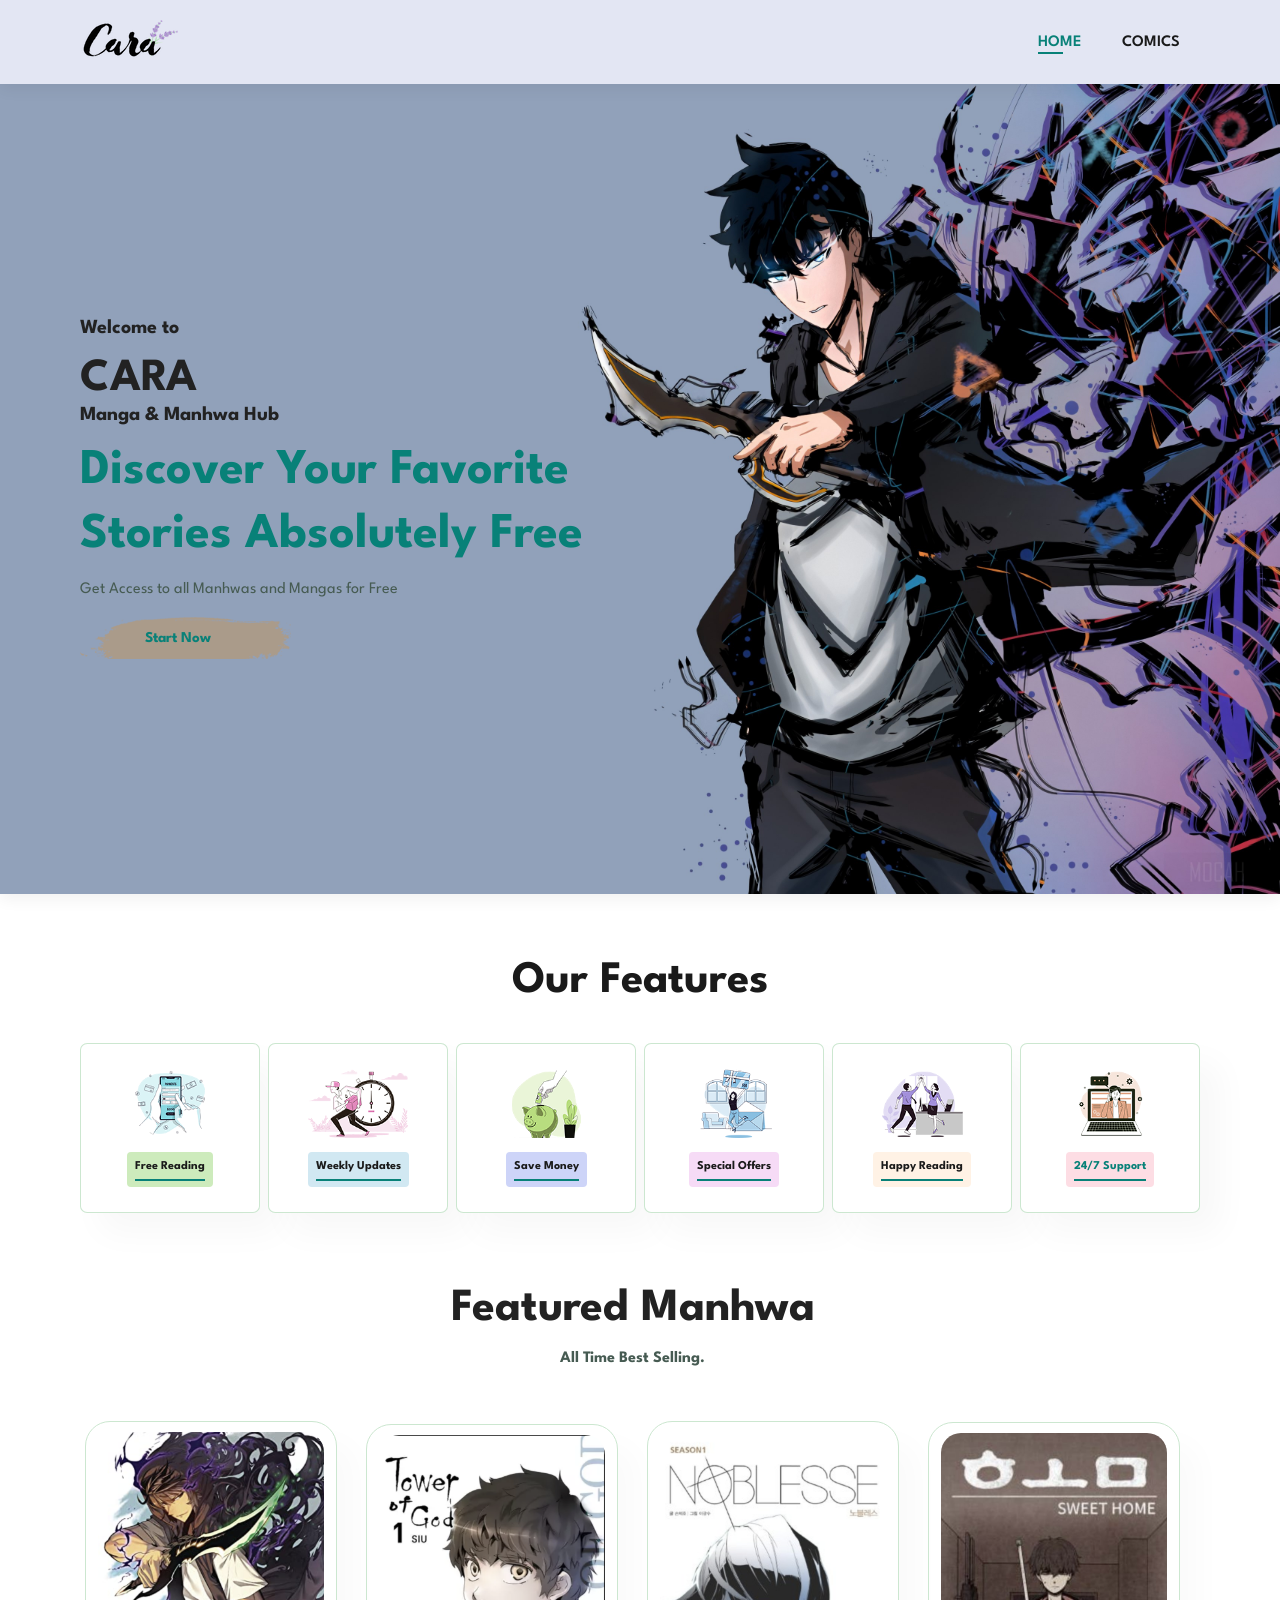
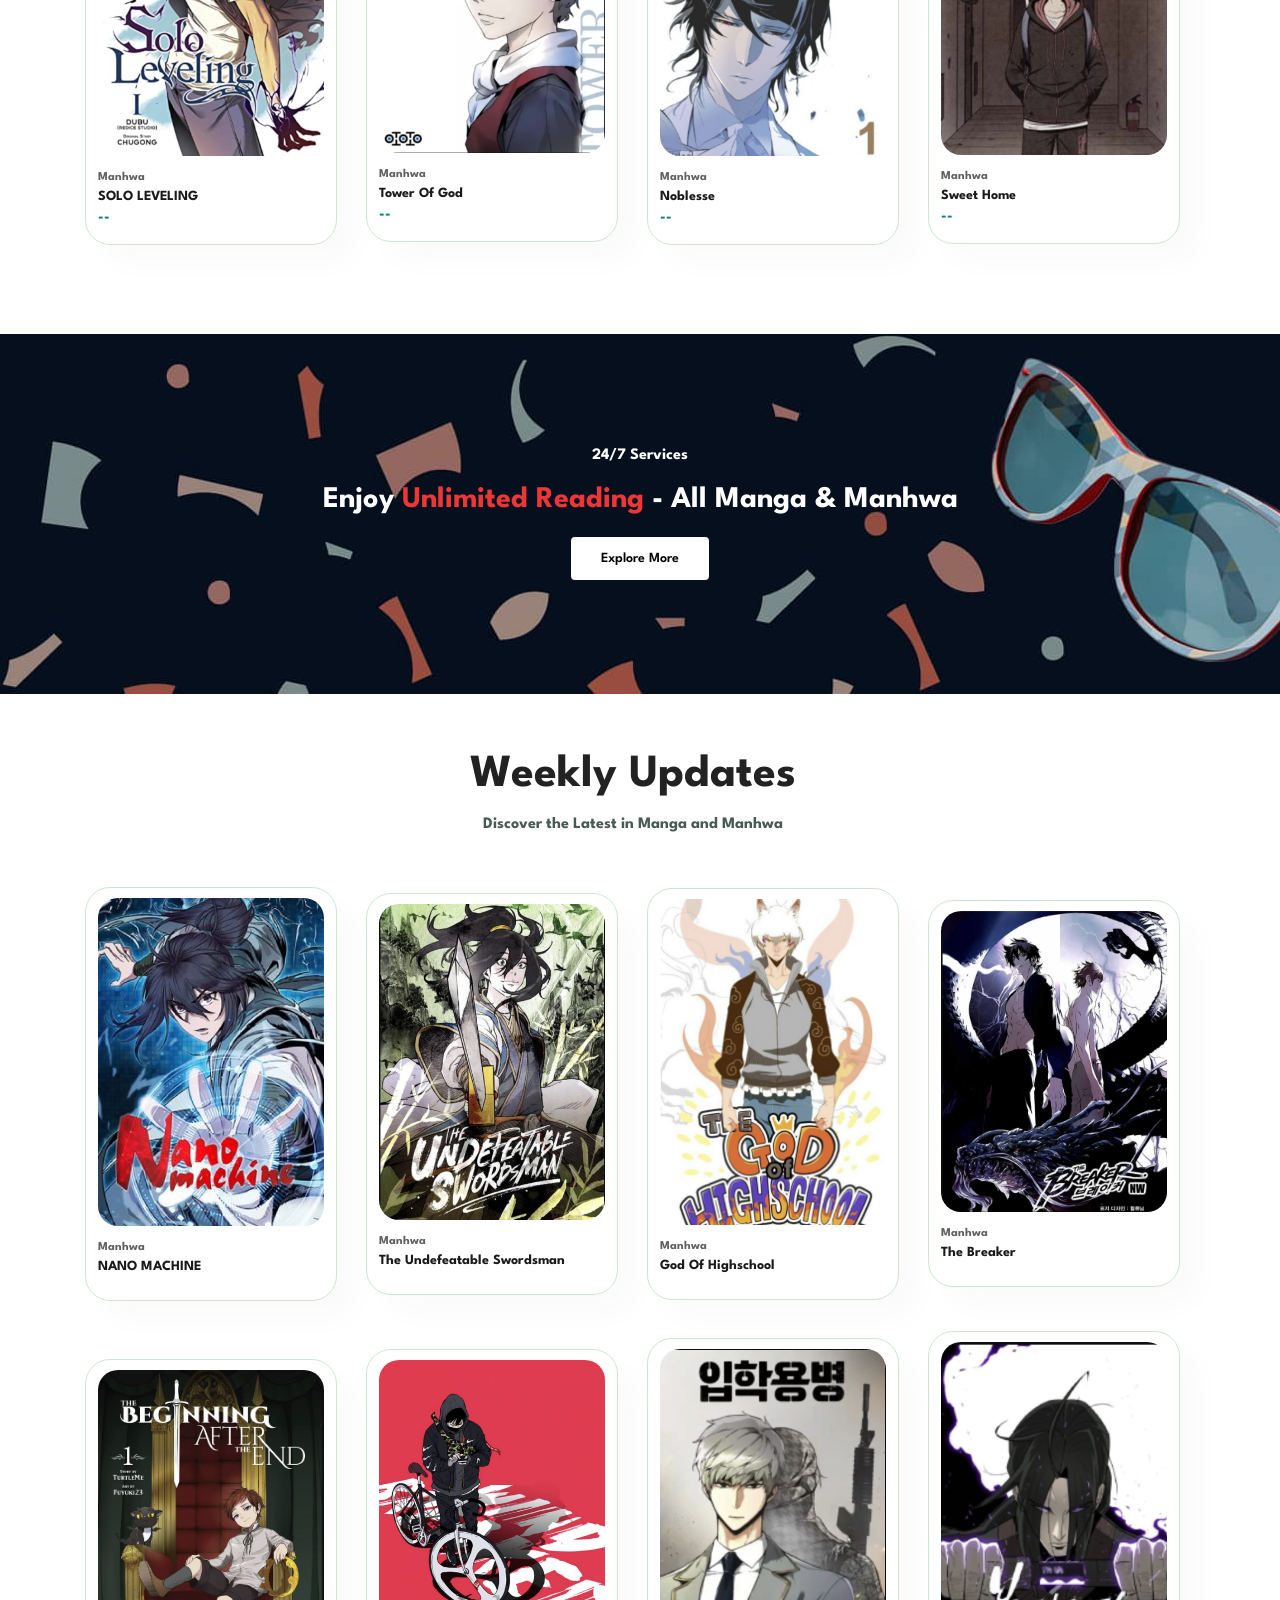
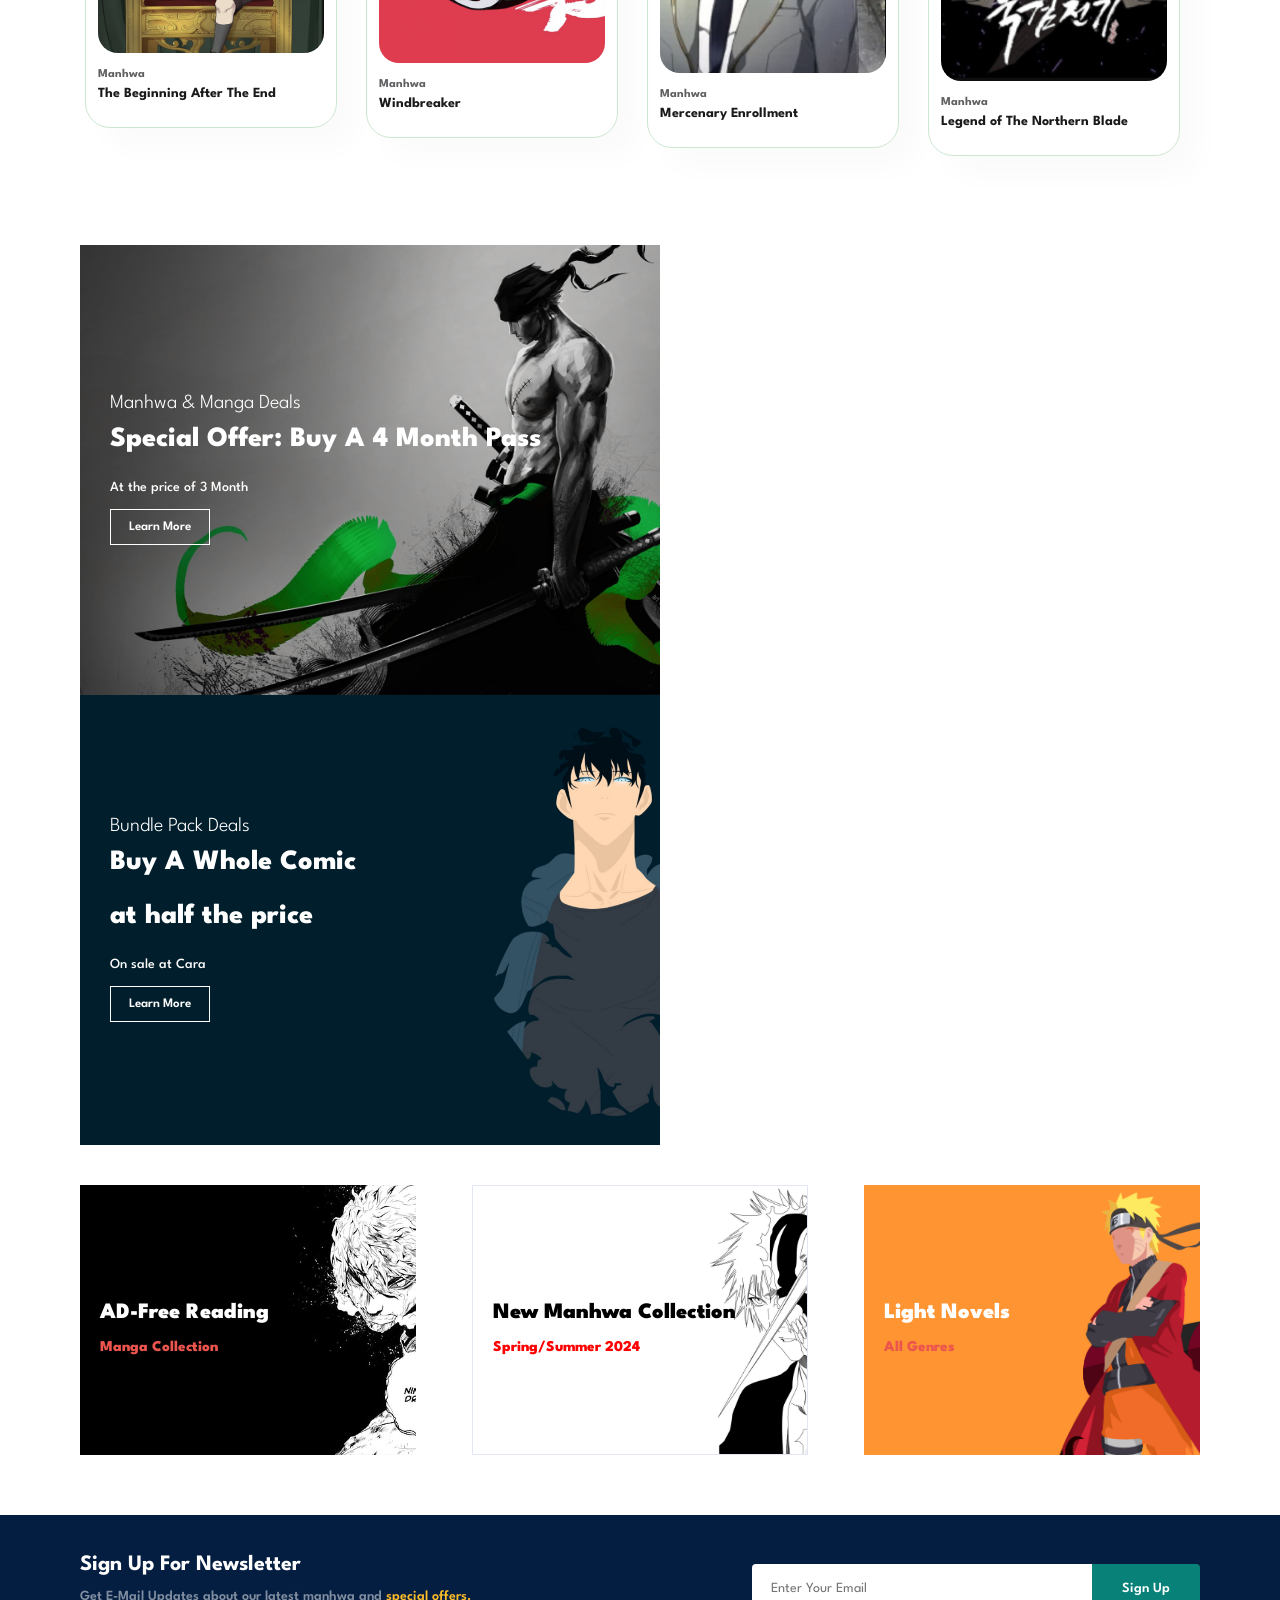
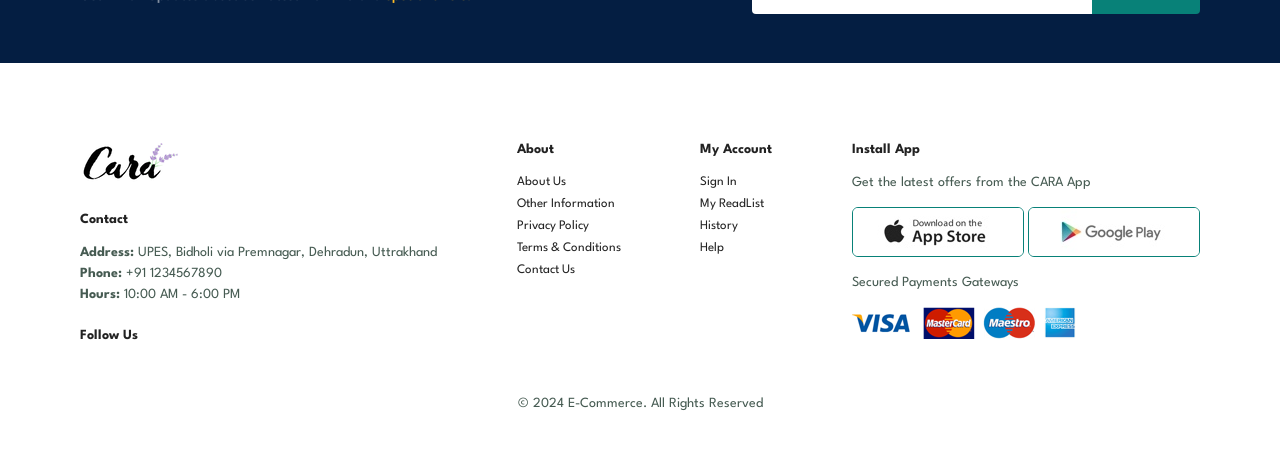
==== index.html @ 5ba84335 "Initial Commit" ====
<!DOCTYPE html>
<html lang="en">
<head>
    <meta charset="UTF-8">
    <meta http-equiv="X-UA-Compatible" content="IE=edge">
    <meta name="viewport" content="width=device-width, initial-scale=1.0">
    <title>E-COMMERCE</title>
    <link href='https://unpkg.com/boxicons@2.1.4/css/boxicons.min.css' rel='stylesheet'>
    <link rel="stylesheet" href="styles.css">
</head>

<body>
    <section id="header">
        <a href="#"><img src="img/logo.png" class="logo" alt="E-COMMERCE"></a>
        <div>
            <ul id="navbar">
                <li><a class="active" href="index.html">HOME</a></li>
                <li><a href="MANHWA.html">COMICS</a></li>
                <a href="#" id="close"><i class="far fa-times"></i></a>
            </ul>
        </div>
    </section>
    
    <section id="hero">
        <h4> Welcome to </h4>
        <h2> CARA </h2>
        <h4> Manga & Manhwa Hub </h4>
        <h1> Discover Your Favorite  </h1> 
        <h1> Stories Absolutely Free </h1>
        <p> Get Access to all Manhwas and Mangas for Free </p>
        <button> Start Now </button>
    </section>

    <section id="feature" class="section-p1">
        <h2>Our Features</h2>
        <div class="fe-box">
            <img src="img/features/f1.png" alt="">
            <h6>Free Reading</h6>
        </div>
        <div class="fe-box">
            <img src="img/features/f2.png" alt="">
            <h6>Weekly Updates</h6>
        </div>
        <div class="fe-box">
            <img src="img/features/f3.png" alt="">
            <h6>Save Money</h6>
        </div>
        <div class="fe-box">
            <img src="img/features/f4.png" alt="">
            <h6>Special Offers</h6>
        </div>
        <div class="fe-box">
            <img src="img/features/f5.png" alt="">
            <h6>Happy Reading</h6>
        </div>
        <div class="fe-box">
            <img src="img/features/f6.png" alt="">
            <h6>24/7 Support</h6>
        </div>
        
    </section>

    <section id="product1" class="section-p1">
        <h2>Featured Manhwa</h2>
        <p>All Time Best Selling.</p>

        <div class="pro-container">
            <div class="pro">
                <img src="img/products/solo.png" alt="">
                <div class="des">
                    <span>Manhwa</span>
                    <h5> SOLO LEVELING </h5>
                    <div class="star">
                        <i class="fas fa-star"></i>
                        <i class="fas fa-star"></i>
                        <i class="fas fa-star"></i>
                        <i class="fas fa-star"></i>
                        <i class="fas fa-star"></i>
                    </div>
                    <h4> -- </h4>
                </div>
            </div>
            <div class="pro">
                <img src="img/products/tower of god.png" alt="">
                <div class="des">
                    <span>Manhwa</span>
                    <h5> Tower Of God </h5>
                    <div class="star">
                        <i class="fas fa-star"></i>
                        <i class="fas fa-star"></i>
                        <i class="fas fa-star"></i>
                        <i class="fas fa-star"></i>
                        <i class="fas fa-star"></i>
                    </div>
                    <h4> -- </h4>
                </div>
            </div>
            <div class="pro">
                <img src="img/products/noblesse.png" alt="">
                <div class="des">
                    <span>Manhwa</span>
                    <h5> Noblesse </h5>
                    <div class="star">
                        <i class="fas fa-star"></i>
                        <i class="fas fa-star"></i>
                        <i class="fas fa-star"></i>
                        <i class="fas fa-star"></i>
                        <i class="fas fa-star"></i>
                    </div>
                    <h4> -- </h4>
                </div>
            </div>
            <div class="pro">
                <img src="img/products/sweet home.png" alt="">
                <div class="des">
                    <span>Manhwa</span>
                    <h5> Sweet Home </h5>
                    <div class="star">
                        <i class="fas fa-star"></i>
                        <i class="fas fa-star"></i>
                        <i class="fas fa-star"></i>
                        <i class="fas fa-star"></i>
                        <i class="fas fa-star"></i>
                    </div>
                    <h4> -- </h4>
                </div>
            </div>
        </div>
    </section>

    <section id="banner" class="section-m1">
        <h4> 24/7 Services</h4>
        <h2> Enjoy <span>Unlimited Reading</span> - All Manga & Manhwa </h2>
        <button class="normal">Explore More</button>
    </section>

    <section id="product1" class="section-p1">
        <h2>Weekly Updates</h2>
        <p>Discover the Latest in Manga and Manhwa</p>

        <div class="pro-container">
            <div class="pro">
                <img src="img/products/nano.jpg" alt="">
                <div class="des">
                    <span>Manhwa</span>
                    <h5> NANO MACHINE </h5>
                    <div class="star">
                        <i class="fas fa-star"></i>
                        <i class="fas fa-star"></i>
                        <i class="fas fa-star"></i>
                        <i class="fas fa-star"></i>
                        <i class="fas fa-star"></i>
                    </div>
                    <h4></h4>
                </div>
            </div>
            <div class="pro">
                <img src="img/products/undefeatable swordsman.png" alt="">
                <div class="des">
                    <span>Manhwa</span>
                    <h5> The Undefeatable Swordsman</h5>
                    <div class="star">
                        <i class="fas fa-star"></i>
                        <i class="fas fa-star"></i>
                        <i class="fas fa-star"></i>
                        <i class="fas fa-star"></i>
                        <i class="fas fa-star"></i>
                    </div>
                    <h4></h4>
                </div>
            </div>
            <div class="pro">
                <img src="img/products/god of high school.png" alt="">
                <div class="des">
                    <span>Manhwa</span>
                    <h5> God Of Highschool </h5>
                    <div class="star">
                        <i class="fas fa-star"></i>
                        <i class="fas fa-star"></i>
                        <i class="fas fa-star"></i>
                        <i class="fas fa-star"></i>
                        <i class="fas fa-star"></i>
                    </div>
                    <h4></h4>
                </div>
            </div>
            <div class="pro">
                <img src="img/products/breaker.png" alt="">
                <div class="des">
                    <span>Manhwa</span>
                    <h5> The Breaker </h5>
                    <div class="star">
                        <i class="fas fa-star"></i>
                        <i class="fas fa-star"></i>
                        <i class="fas fa-star"></i>
                        <i class="fas fa-star"></i>
                        <i class="fas fa-star"></i>
                    </div>
                    <h4></h4>
                </div>
            </div>
            <div class="pro">
                <img src="img/products/tbate.png" alt="">
                <div class="des">
                    <span>Manhwa</span>
                    <h5> The Beginning After The End </h5>
                    <div class="star">
                        <i class="fas fa-star"></i>
                        <i class="fas fa-star"></i>
                        <i class="fas fa-star"></i>
                        <i class="fas fa-star"></i>
                        <i class="fas fa-star"></i>
                    </div>
                    <h4></h4>
                </div>
            </div>
            <div class="pro">
                <img src="img/products/windbreaker.png" alt="">
                <div class="des">
                    <span>Manhwa</span>
                    <h5> Windbreaker </h5>
                    <div class="star">
                        <i class="fas fa-star"></i>
                        <i class="fas fa-star"></i>
                        <i class="fas fa-star"></i>
                        <i class="fas fa-star"></i>
                        <i class="fas fa-star"></i>
                    </div>
                    <h4></h4>
                </div>
            </div>
            <div class="pro">
                <img src="img/products/mercenary.png" alt="">
                <div class="des">
                    <span>Manhwa</span>
                    <h5> Mercenary Enrollment</h5>
                    <div class="star">
                        <i class="fas fa-star"></i>
                        <i class="fas fa-star"></i>
                        <i class="fas fa-star"></i>
                        <i class="fas fa-star"></i>
                        <i class="fas fa-star"></i>
                    </div>
                    <h4></h4>
                </div>
            </div>
            <div class="pro">
                <img src="img/products/lonb.png" alt="">
                <div class="des">
                    <span>Manhwa</span>
                    <h5> Legend of The Northern Blade </h5>
                    <div class="star">
                        <i class="fas fa-star"></i>
                        <i class="fas fa-star"></i>
                        <i class="fas fa-star"></i>
                        <i class="fas fa-star"></i>
                        <i class="fas fa-star"></i>
                    </div>
                    <h4></h4>
                </div>
            </div>
        </div>
    </section>

    <section id="sm-banner" class="section-p1">
        <div class="banner-box">
                <h4>Manhwa & Manga Deals</h4>
                <h2>Special Offer: Buy A 4 Month Pass</h2>
                <span> At the price of 3 Month</span>
                <button class="white">Learn More</button>
            </div>
            <div class="banner-box banner-box2">
                <h4>Bundle Pack Deals</h4>
                <h2>Buy A Whole Comic </h2>
                <h2>at half the price</h2>
                <span> On sale at Cara</span>
                <button class="white">Learn More</button>
        </div>
    </section>

    <section id="banner3">
        <div class="bannerbox">
            <h2>AD-Free Reading</h2>
            <h3>Manga Collection</h3>
        </div>
        <div class="bannerbox bannerbox2">
            <h2 style="color: black;">New Manhwa Collection</h2>
            <h3 style="color: red;">Spring/Summer 2024</h3>
        </div>
        <div class="bannerbox bannerbox3">
            <h2> Light Novels </h2>
            <h3> All Genres </h3>
        </div>
    </section>

    <section id="newsletter" class="section-p1 section-m1">
        <div class="newstext">
            <h4>Sign Up For Newsletter</h4>
            <p>Get E-Mail Updates about our latest manhwa and <span> special offers. </span></p>
        </div>
        <div class="form">
            <input type="text" placeholder="Enter Your Email">
            <button class="normal">Sign Up</button>
    </section>

    <footer class="section-p1">
        <div class="col">
            <img class="logo" src="img/logo.png" alt="">
            <h4>Contact</h4>
            <p><b>Address:</b> UPES, Bidholi via Premnagar, Dehradun, Uttrakhand</p>
            <p><b>Phone:</b> +91 1234567890</p>
            <p><b>Hours:</b> 10:00 AM - 6:00 PM</p>
            <div class="follow">
                <h4>Follow Us</h4>
                <div class="icon">
                    <i class="fab fa-facebook-f"></i>
                    <i class="fab fa-twitter"></i>
                    <i class="fab fa-instagram"></i>
                    <i class="fab fa-linkedin-in"></i>
                </div>
            </div>
        </div>
        <div class="col">
            <h4>About</h4>
            <a href="#">About Us</a>
            <a href="#">Other Information</a>
            <a href="#">Privacy Policy</a>
            <a href="#">Terms & Conditions</a>
            <a href="#">Contact Us</a>
        </div>
        <div class="col">
            <h4>My Account</h4>
            <a href="#">Sign In</a>
            <a href="#">My ReadList</a>
            <a href="#">History</a>
            <a href="#">Help</a>
        </div>
        <div class="col install">
            <h4>Install App</h4>
            <p>Get the latest offers from the CARA App</p>
            <div class="row">
                <img src="img/pay/app.jpg" alt="">
                <img src="img/pay/play.jpg" alt="">
            </div>
            <p>Secured Payments Gateways</p>
            <img src="img/pay/pay.png" alt="">
        </div>
        <div class="copyright">
            <p>© 2024 E-Commerce. All Rights Reserved</p>
        </div>
    </footer>
    <script src="script.js"></script> 
</body>
</html>
---- styles.css ----
@import url("https://fonts.googleapis.com/css2?family=Spartan:wght@100;200;300;400;500;600;700;800;900&display=swap");
* {
  margin: 0;
  padding: 0;
  box-sizing: border-box;
  font-family: "Spartan", sans-serif;
}

html {
  scroll-behavior: smooth;
}

/* Global Styles */

h1 {
  font-size: 50px;
  line-height: 64px;
  color: #222;
}

h2 {
  font-size: 46px;
  line-height: 54px;
  color: #222;
}

h4 {
  font-size: 20px;
  color: #222;
}

h6 {
  font-weight: 700;
  font-size: 12px;
}

p {
  font-size: 16px;
  color: #465b52;
  margin: 15px 0 20px 0;
}

.section-p1 {
  padding: 40px 80px;
}

.section-m1 {
  margin: 40px 0;
}

button.normal{
    font-size: 14px;
    font-weight: 600;
    padding: 15px 30px;
    color: #000;
    background-color: #fff;
    border-radius: 4px;
    cursor: pointer;
    border: none;
    outline: none;
    transition: 0.2s;
}

button.white{
    font-size: 13px;
    font-weight: 600;
    padding: 11px 18px;
    color: #fff;
    background-color: transparent;
    cursor: pointer;
    border: 1px solid #fff;
    outline: none;
    transition: 0.2s;
}

body {
  width: 100%;
}

/*login page*/

#ll {
    margin: 0;
    padding: 0;
    box-sizing: border-box;
    font-family: "Spartan", sans-serif;
}

#ll {
    display: flex;
    justify-content: center;
    align-items: center;
    min-height: 100vh;
    padding: 0 20px;
    background: url(img/banner/b1111.jpg) no-repeat;
    background-size: cover;
    background-position: center;
}

#ll .wrapper{
    width: 420px;
    background: transparent;
    border: 2px solid rgba(255, 255, 255, 0.2);
    backdrop-filter: blur(20px);
    box-shadow: 0 0 10px rgba(0, 0, 0, 0.2);
    color: #fff;
    border-radius: 10px;
    padding: 30px 40px;
}

.wrapper h1{
    color: gold;
    font-size: 24px;
    text-align: center;
}

.wrapper .input-box{
    position: relative;
    width: 100%;
    height: 50px;
    margin: 30px 0;
}

.input-box input{
    width: 100%;
    height: 100%;
    background: transparent;
    border: none;
    outline: none;
    border: 2px solid rgba(255, 255, 255, 0.2);
    border-radius: 40px;
    font-size: 16px;
    color: #fff;
    padding: 20px 45px 20px 20px;
}

.input-box input::placeholder{
    color: #fff;
}

.input-box i {
    position: absolute;
    right: 20px;
    top: 50%;
    transform: translateY(-50%);
    font-size: 20px;
}

.wrapper .remember-forgot{
    display: flex;
    justify-content: space-between;
    font-size: 14.5px;
    margin: -15px 0 15px;
}

.remember-forgot a{
    color: #fff;
    text-decoration: none;
}
.remember-forgot a:hover{
    text-decoration: underline;
}
.wrapper .btn{
    width: 100%;
    height: 45px;
    border: none;
    outline: none;
    border-radius: 40px;
    box-shadow: 0 0 10px rgba(0, 0, 0, 0.1);
    color: #333;
    font-size: 16px;
    cursor: pointer;
    font-weight: 600;
}

.wrapper .register-link{
    text-align: center;
    margin: 20px 0 15px;
    font-size: 14.5px;
}

.register-link p a{
    color: #fff;
    text-decoration: none;
    font-weight: 600;
}

.register-link p a:hover{
    text-decoration: underline;
}

/*index*/

#header{
    display: flex;
    align-items: center;
    justify-content: space-between;
    padding: 20px 80px;
    background: #e3e6f3;
    z-index: 999;
    box-shadow: 0 5px 15px rgba(0, 0, 0, 0.06);
    position: sticky;
    top: 0;
    left: 0;
}

#navbar {
    display: flex;
    align-items: center;
    justify-content: center;

}

#navbar li{
    list-style: none;
    padding: 0 20px;
    position: relative;
}

#navbar li a{
    text-decoration: none;
    color: #1a1a1a;
    font-size: 16px;
    font-weight: 600;
    transition: 0.3s ease;
}

#navbar li a:hover,
#navbar li a.active{
    color: #088178;
}

#navbar li a.active::after,
#navbar li a:hover::after{
    content: "";
    width: 30%;
    height: 2px;
    background-color: #088178;
    position: absolute;
    bottom: -4px;
    left: 20px;
}

#mobile{
    display: none;
    align-items: center;
}

#close{
    display: none;
}

#hero{
    background-image: url(img/products/sl1.jpg);
    height: 90vh;
    width: 100%;
    background-size: cover;
    background-position: top 25% right 0;
    padding: 0 80px;
    display: flex;
    flex-direction: column;
    align-items: flex-start;
    justify-content: center;
    box-shadow: 0 5px 15px rgba(0, 0, 0, 0.06);
}

#hero h4{
    padding-bottom: 15px;
}

#hero h1{
    color: #088178;
}

#hero button {
    background-image: url('img/button.png');
    background-color: transparent;
    color: #088178;
    border: 0;
    padding: 14px 80px 14px 65px;
    background-repeat: no-repeat;
    cursor: pointer;
    font-weight: 700;
    font-size: 15px;
}

#feature{
    display: flex;
    align-items: center;
    justify-content: space-between;
    flex-wrap: wrap;
}

#feature h2{
    padding: 20px 0;
    font-size: 45px;
    font-weight: 700;
    color: #1a1a1a;
    width: 100%;
    text-align: center;
}

#feature .fe-box{
    width: 180px;
    padding: 25px 15px;
    background-color: #fff;
    box-shadow: 20px 20px 34px rgba(0, 0, 0, 0.03);
    border: 1px solid #cce7d0;
    border-radius: 4%;
    margin: 15px 0;
    text-align: center;
    transition: 0.3s ease;
}

#feature .fe-box:hover{
    box-shadow: 10px 10px 54px rgba(70, 62, 221, 0.1);
    transform: translateY(-10px);
}

#feature .fe-box img{
    width: 100px;
    margin-bottom: 10px;
}

#feature .fe-box h6{
    color: #088178;
    display: inline-block;
    padding: 9px 8px 6px 8px;
    line-height: 1;
    border-radius: 4px;
    background-color: #fddde4;
}

#feature .fe-box:nth-child(2) h6{
    background-color: #cdebbc;
    color: #1a1a1a;
}

#feature .fe-box:nth-child(3) h6{
    background-color: #d1e8f2;
    color: #1a1a1a;
}

#feature .fe-box:nth-child(4) h6{
    background-color: #cdd4f8;
    color: #1a1a1a;
}

#feature .fe-box:nth-child(5) h6{
    background-color: #f6dbf6;
    color: #1a1a1a;
}

#feature .fe-box:nth-child(6) h6{
    background-color: #fff2e5;
    color: #1a1a1a;
}

#feature .fe-box h6::after{
    content: '';
    display: block;
    width: 100%;
    height: 2px;
    background-color: #088178;
    margin-top: 6px;
}

#product1{
    text-align: center;
    background-color: transparent;
    color: #088178;
    border: 0;
    padding: 14px 80px 14px 65px;
    background-repeat: no-repeat;
    cursor: pointer;
    font-weight: 700;
    font-size: 15px;
}

#product1 .pro-container{
    display: flex;
    align-items: center;
    justify-content: space-between;
    flex-wrap: wrap;
    padding: 20px;
}

#product1 .pro{
    width: 23%;
    padding: 10px 12px;
    min-width: 250px;
    border: 1px solid #cce7d0;
    border-radius: 25px;
    cursor: pointer;
    box-shadow: 20px 20px 30px rgba(0, 0, 0, 0.02);
    margin: 15px 0;
    transition: 0.2s ease;
    position: relative;
}

#product1 .pro:hover{
    box-shadow: 20px 20px 30px rgba(0, 0, 0, 0.06);
}

#product1 .pro img{
    width: 100%;
    border-radius: 20px;
}

#product1 .pro .des{
    padding: 10px 0;
    text-align: start;
}

#product1 .pro .des span{
    color: #606063;
    font-size: 12px;
}

#product1 .pro .des h5{
    padding-top: 7px;
    color: #1a1a1a;
    font-size: 14px;
}

#product1 .pro .des i{
    font-size: 12px;
    color: rgb(243,181,25);
}

#product1 .pro .des h4{
    padding-top: 7px;
    font-size: 15px;
    font-weight: 700;
    color: #088178;
}

#product1 .pro .fa-solid{
    width: 40px;
    height: 40px;
    line-height: 40px;
    border-radius: 50px;
    background-color: #e8f6ea;
    font-weight: 500;
    color: #088178;
    border: 1px solid #cce7d0;
    position: absolute;
    bottom: 20px;
    right: 10px;
}

#banner{
    display: flex;
    flex-direction: column;
    align-items: center;
    justify-content: center;
    text-align: center;
    background-image: url(img/banner/b2.jpg);
    width: 100%;
    height: 40vh;
    background-size: cover;
    background-position: center;
}

#banner h4{
    color: #fff;
    font-size: 16px;
}

#banner h2{
    color: #fff;
    font-size: 30px;
    padding: 10px 0;
}

#banner h2 span{
    color: #ef3636;
}

#banner button:hover{
    background-color: #088178;
    color: #fff;
    border: 0;
    padding: 14px 80px 14px 65px;
    cursor: pointer;
    font-weight: 700;
    font-size: 15px;
}

#sm-banner{
    display: flex;
    justify-content: space-between;
    flex-wrap: wrap;
}

#sm-banner .banner-box{
    display: flex;
    flex-direction: column;
    align-items: flex-start;
    justify-content: center;
    background-image: url(img/banner/b17.jpg);
    min-width: 580px;
    height: 50vh;
    background-size: cover;
    background-position: center;
    padding: 30px;
}

#sm-banner .banner-box2 {
    background-image: url(img/banner/b4.jpg);
}

#sm-banner h4 {
    color: #fff;
    font-size: 20px;
    font-weight: 300;
}

#sm-banner h2 {
    color: #fff;
    font-size: 28px;
    font-weight: 800;
}

#sm-banner span {
    color: #fff;
    font-size: 14px;
    font-weight: 500;
    padding: 15px 0;
}

#sm-banner .banner-box:hover button{
    background: #088178;
    border: 1px solid #088178;
}

#banner3{
    display: flex;
    justify-content: space-between;
    flex-wrap: wrap;
    padding: 0 80px;
}

#banner3 .bannerbox {
    display: flex;
    flex-direction: column;
    align-items: flex-start;
    justify-content: center;
    background-image: url(img/banner/b7.jpg);
    min-width: 30%;
    height: 30vh;
    background-size: cover;
    background-position: center;
    padding: 20px;
    margin-bottom: 20px;
}

#banner3 h2{
    color: #fff;
    font-size: 22px;
    font-weight: 900;
}

#banner3 h3{
    color: #ec544e;
    font-size: 15px;
    font-weight: 800;
}

#banner3 .bannerbox2 {
    background-image: url(img/banner/b11.jpg);
    border: 1px solid #e3e6f3;
    color: #000;
}

#banner3 .bannerbox3 {
    background-image: url(img/banner/b10.jpg);
}

#newsletter{
    display: flex;
    align-items: center;
    justify-content: space-between;
    flex-wrap: wrap;
    background-image: url(img/banner/b14.png);
    background-repeat: no-repeat;
    background-position: 20% 30%;
    background-color: #041e42;

}

#newsletter h4{
    color: #fff;
    font-size: 22px;
    font-weight: 700;
}

#newsletter p{
    color: #818ea0;
    font-size: 14px;
    font-weight: 600;
}

#newsletter p span{
    color: #ffbd27;
}

#newsletter input{
    height: 3.125rem;
    padding: 0 1.25em;
    font-size: 14px;
    width: 100%;
    border: 1px solid transparent;
    border-radius: 4px;
    outline: none;
    border-top-right-radius: 0;
    border-bottom-right-radius: 0;
}

#newsletter button{
    background-color: #088178;
    color: #fff;
    white-space: nowrap;
    border-top-left-radius: 0;
    border-bottom-left-radius: 0;
}


#newsletter .form{
    display: flex;
    width: 40%;
}

footer{
    display: flex;
    flex-wrap: wrap;
    justify-content: space-between;
}

footer .col{
    display: flex;
    flex-direction: column;
    align-items: flex-start;
    margin-bottom: 20px;
}

footer .logo{
    margin-bottom: 30px;
}

footer h4{
    font-size: 14px;
    padding-bottom: 20px;
}

footer p{
    font-size: 14px;
    margin: 0 0 8px 0;
}

footer a {
    font-size: 13px;
    text-decoration: none;
    color: #222;
    margin-bottom: 10px;
}

footer .follow{
    margin-top: 20px;
}

footer .follow i{
    color: #465b52;
    padding-right: 4px;
    cursor: pointer;
}

footer .install .row img{
    border: 1px solid #088178;
    border-radius: 6px;
}

footer .install img{
    margin: 10px 0 15px 0;
}

footer .follow i:hover,
footer a:hover{
    color: #088178;
}

footer .copyright{
    width: 100%;
    text-align: center;
}

/* manhwa*/
#page-header{
    background-image: url(img/banner/b1.jpg);
    width: 100%;
    height: 40vh;
    background-size: cover;
    display: flex;
    text-align: center;
    justify-content: center;
    flex-direction: column;
    padding: 14px;
}

#page-header h2,
#page-header p{
    color: #fff;
}

#pagination{
    text-align: center;
}

#pagination a {
    text-decoration: none;
    background-color: #088178;
    padding: 15px 20px;
    border-radius: 4px;
    color: #fff;
    font-weight: 600;
}

#pagination a i {
    font-size: 16px;
    font-weight: 600;
}


/*s product*/

#prodetails{
    display: flex;
    margin-top: 20px;
}

#prodetails .single-pro-image {
    width: 40%;
    margin-right: 50px;
}
#prodetails .small-img-group {
    display: flex;
    justify-content: space-between;
}

#prodetails .small-img-col {
    padding: 10px 10px;
    flex-basis: 50%;
    cursor: pointer;
}

#prodetails .single-pro-details{
    width: 50%;
    padding-top: 30px;
}

#prodetails .single-pro-details h4{
    padding: 40px 0 20px 0;
}

#prodetails .single-pro-details h2{
    font-size: 26px;
}

#prodetails .single-pro-details input{
    width: 50px;
    height: 47px;
    padding-left: 10px;
    font-size: 16px;
    margin-right: 10px;
}
#prodetails .single-pro-details input:focus{
    outline: none;
}
#prodetails .single-pro-details button{
    background: #088178;
    color: #fff;
}

#prodetails .single-pro-details span{
    line-height: 25px;
}


/* media */
@media (max-width: 799px){
    .section-p1 {
        padding: 40px 40px;
    }
    #navbar {
        display: flex;
        flex-direction: column;
        align-items: flex-start;
        justify-content: flex-start;
        position: fixed;
        top: 0;
        right: -300px;
        height: 100vh;
        width: 300px;
        background-color: #e3e6f3;
        box-shadow: 0 40px 60px rgba(0, 0, 0, 0.1);
        padding: 80px 0 0 10px;
        transition: 0.3s ;
    }

    #navbar .active{
        right: 0;
    }

    #navbar li{
        margin-bottom: 25px;
    }
    #mobile{
        display: flex;
        align-items: center;
    }

    #mobile i{
        font-size: 24px;
        color: #1a1a1a;
        padding-left: 20px;
    }

    #close{
        display: initial;
        position: absolute;
        top: 30px;
        left: 30px;
        color: #222;
        font-size: 24px;
    }

    #lg-bag{
        display: none;
    }

    #hero {
        height: 70vh;
        padding: 0 80px;
        background-position: top 30% right 30%;
    }

    #hero h4{
        color: white;
    }
    #hero h2{
        color: white;
    }
    #hero p {
        color: white;
    }

    #feature {
        display: flex;
        align-items: center;
        justify-content: center;
        flex-wrap: wrap;
    }

    #feature .fe-box {
        margin: 15px 15px;
    }

    #product1 .pro-container {
        justify-content: center;
    }

    #product1 .pro {
        margin: 15px;
    }

    #banner {
        height: 20vh;
    }

    #sm-banner .banner-box {
        min-width: 100%;
        height: 30vh;
    }

    #banner3 {
        padding: 0 40px;
    }

    #banner3 .bannerbox {
        width: 28%;
    }

    #newsletter .form {
        width: 70%;
    }
}

@media (max-width: 477px){
    .section-p1 {
        padding: 20px;
    }
    #header {
        padding: 10px 30px;   
    }
    h1 {
        font-size: 38px;
    }
    h2 {
        font-size: 32px;
    }
    #hero {
        height: 70vh;
        padding: 0 20px;
        background-position: 55%;
    }
    #feature{
        justify-content: space-between;
    }
    #feature .fe-box {
        width: 155px;
        margin: 0 0 15px 0;
    }
    #product1 .pro {
        width: 100%;
    }
    #banner {
        height: 40vh;
    }
    #sm-banner .banner-box {
        height: 40vh;
    }
    #sm-banner .banner-box2 {
        margin-top: 20px;
    }
    #banner3 {
        padding: 0 20px;
    }
    #banner3 .bannerbox {
        width: 100%;
    }
    #newsletter {
        padding: 40px 20px;
    }
    #newsletter .form {
        width: 100%;
    }
    footer .copyright {
        text-align: start;
    }

    /*single product*/
    #prodetails {
        display: flex;
        flex-direction: column;
    }
    #prodetails .single-pro-image{
        width: 100%;
        margin-right: 0px;
    }
    #prodetails .single-pro-details {
        width: 100%;
    }
}
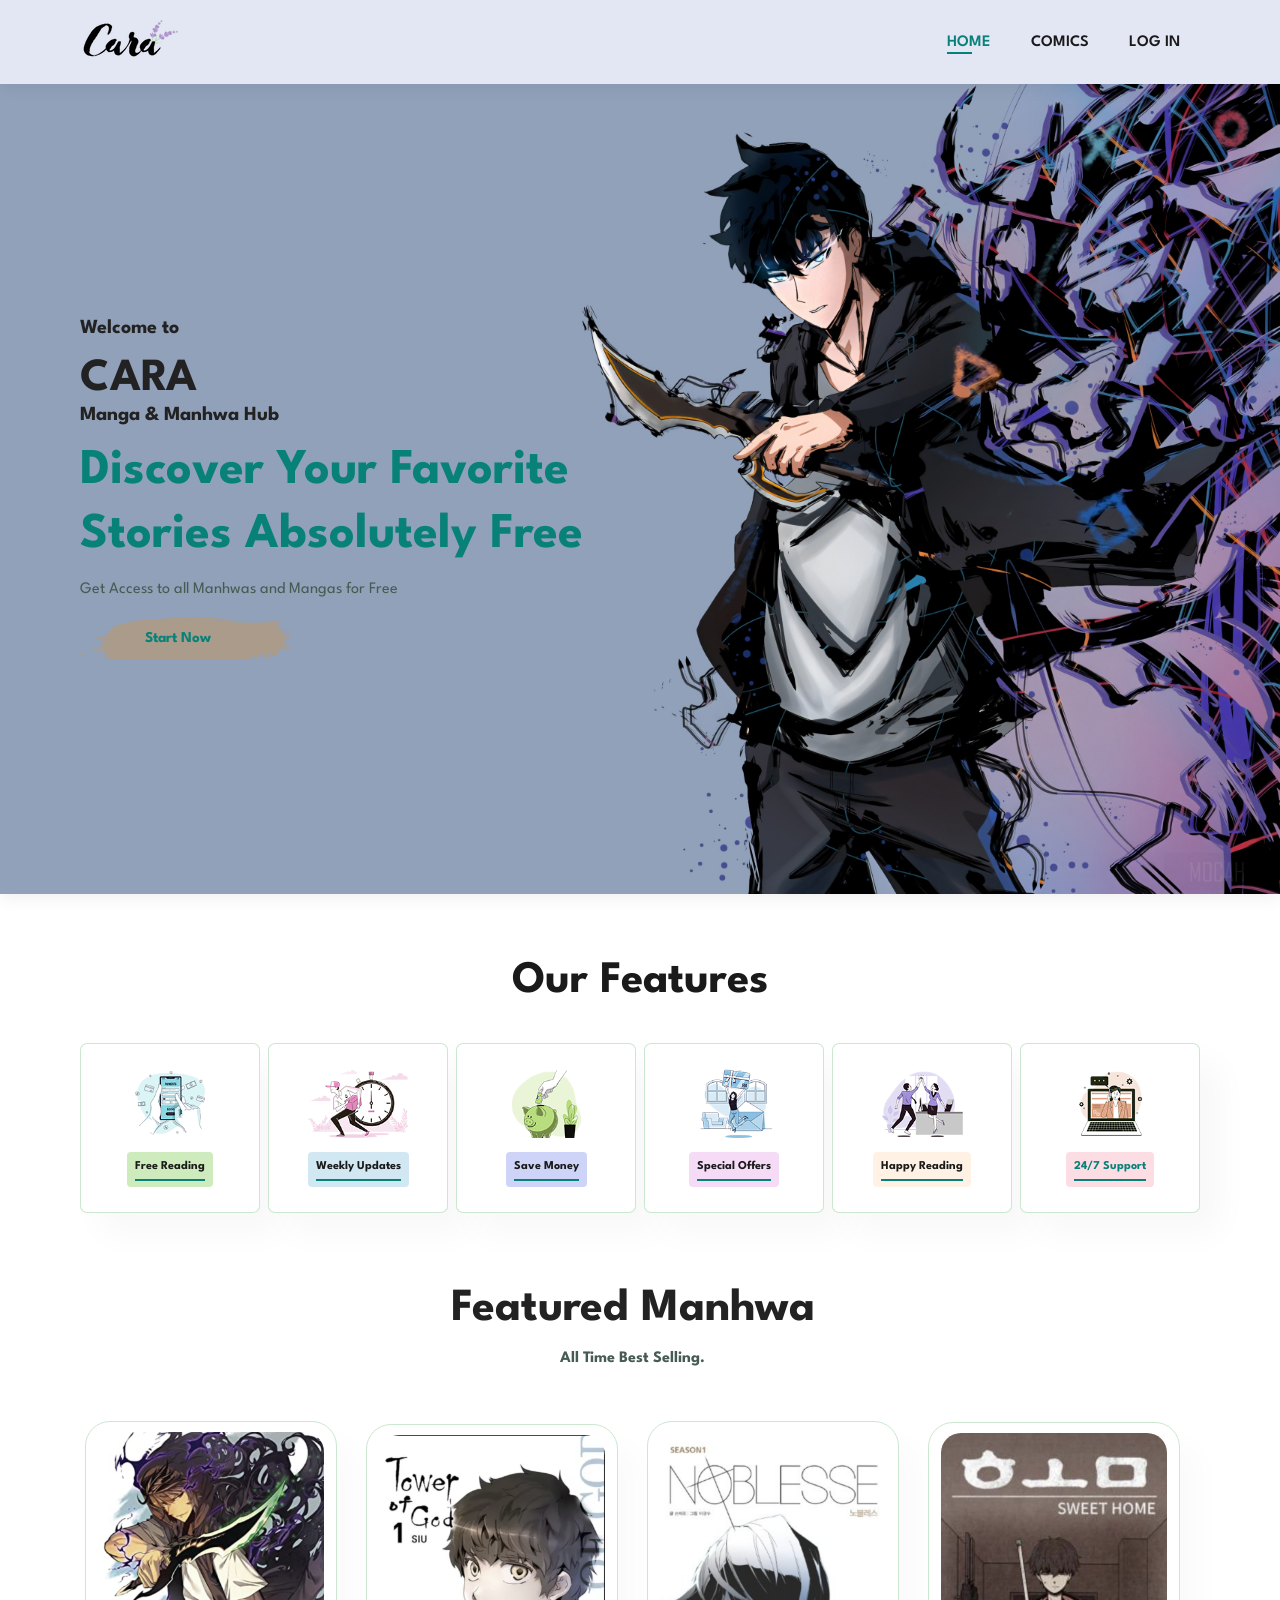
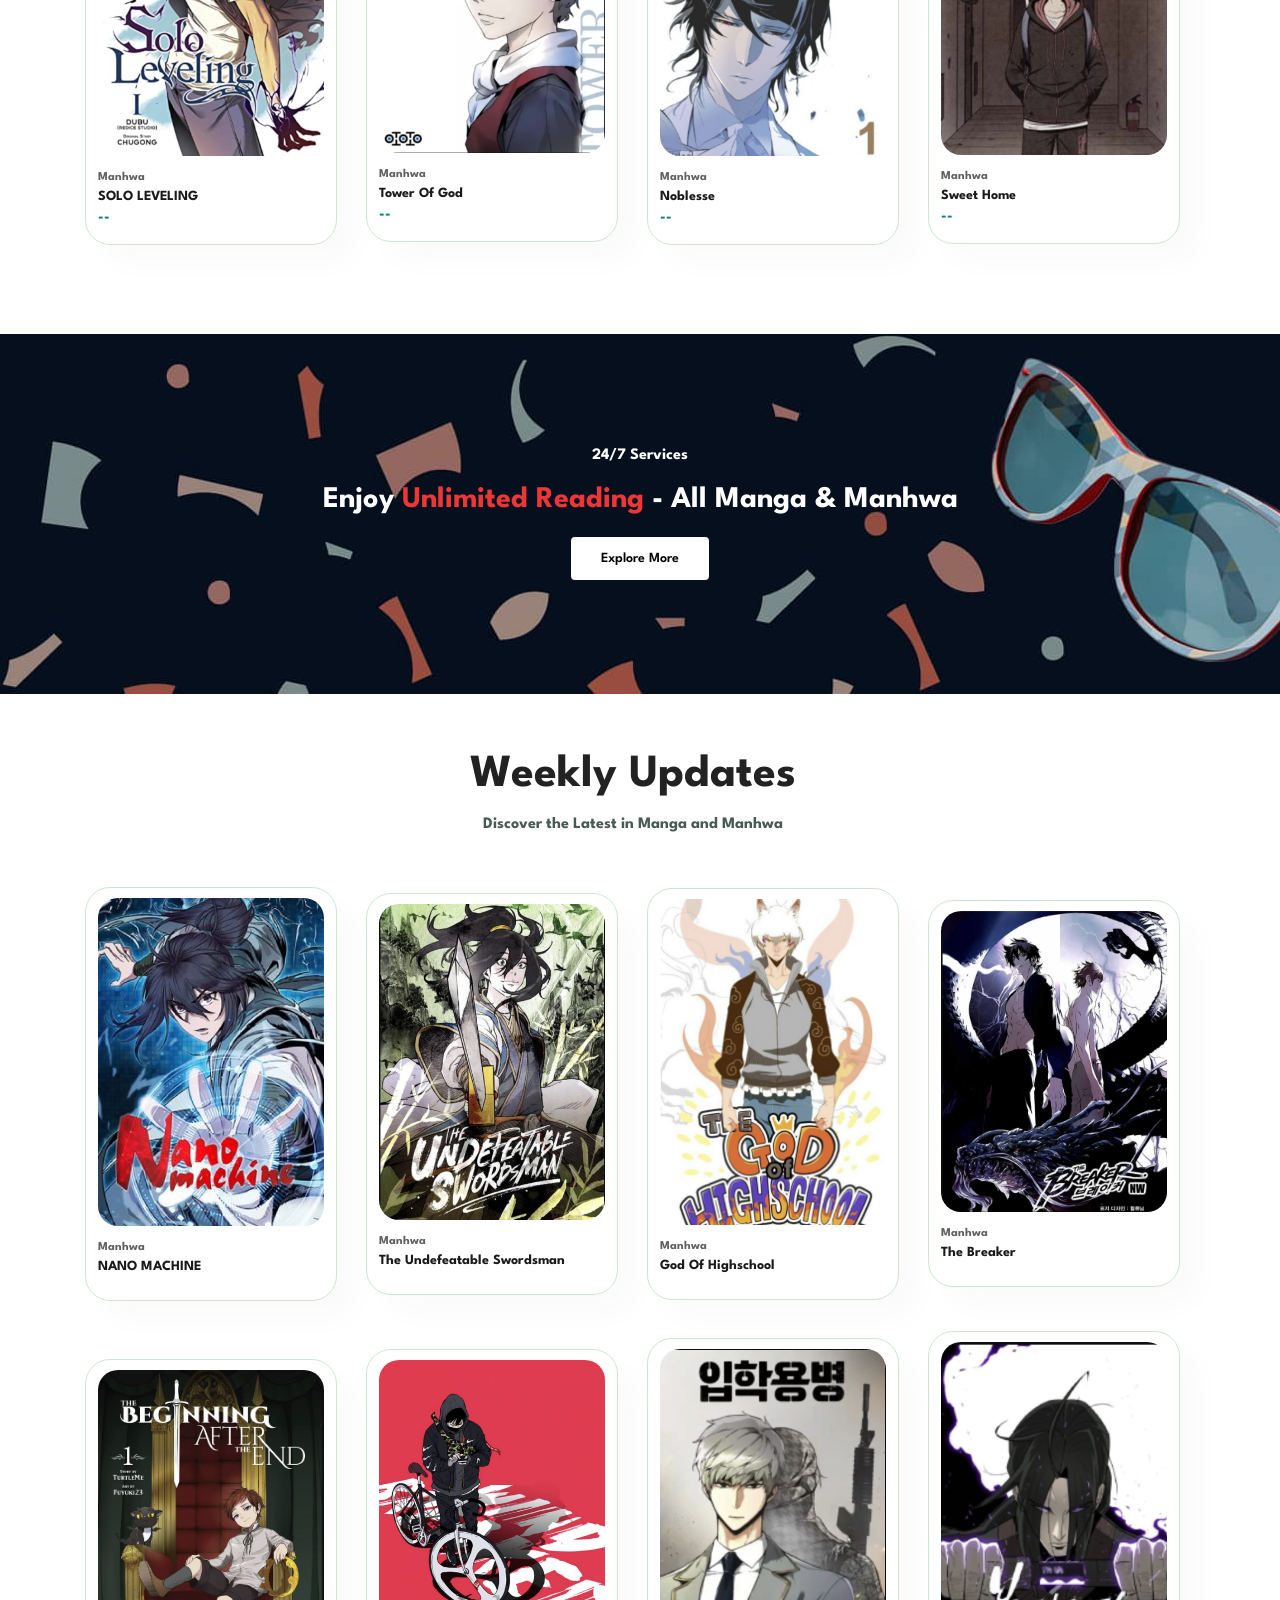
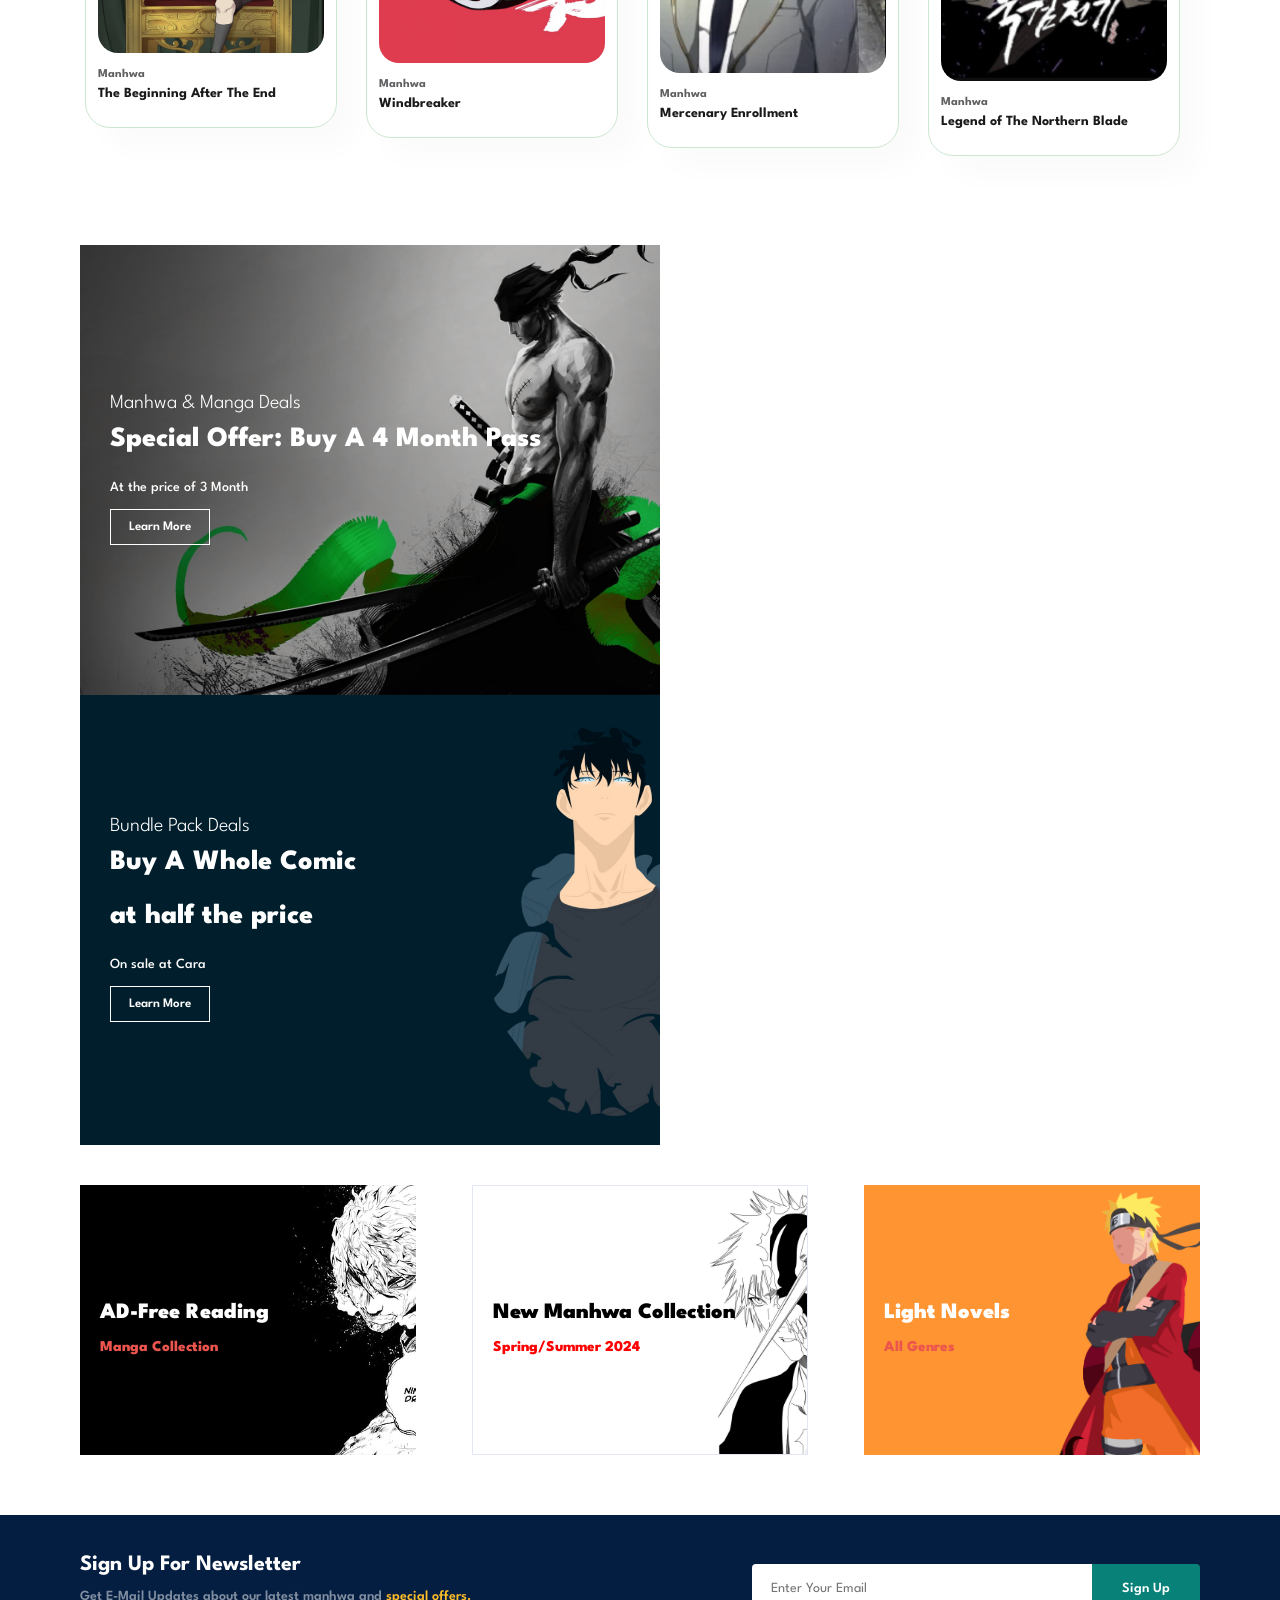
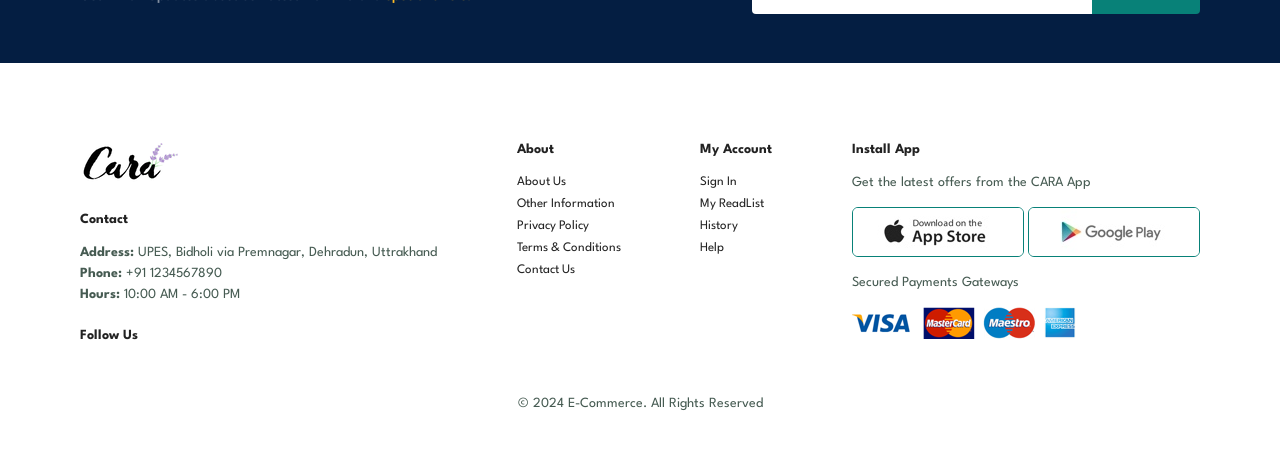
==== commit 789039d1: "added login page link" ====
--- a/index.html
+++ b/index.html
@@ -16,6 +16,7 @@
             <ul id="navbar">
                 <li><a class="active" href="index.html">HOME</a></li>
                 <li><a href="MANHWA.html">COMICS</a></li>
+                <li><a href="login.html">LOG IN</a></li>
                 <a href="#" id="close"><i class="far fa-times"></i></a>
             </ul>
         </div>
